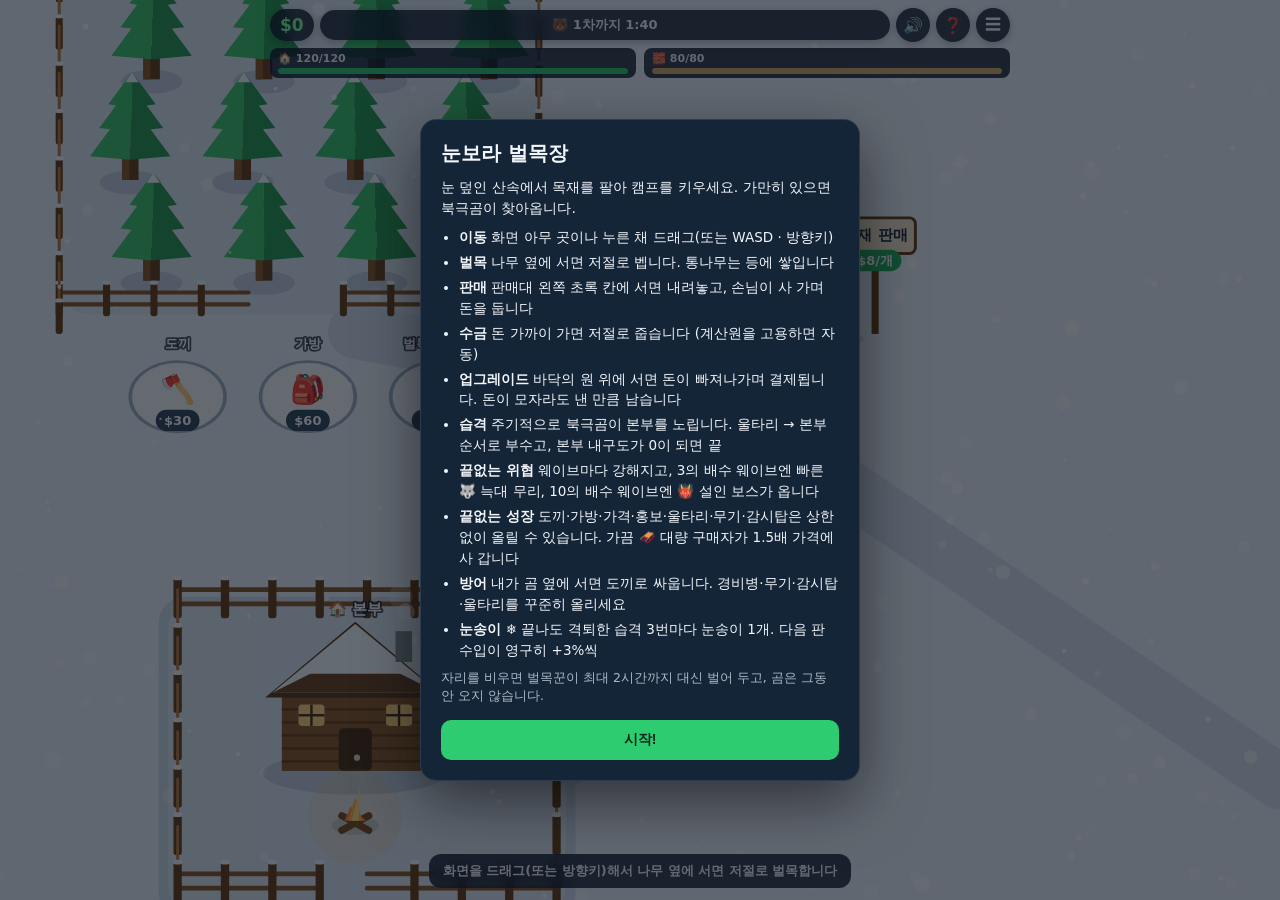
==== game/index.html @ 84c64f73 "눈보라 벌목장: 목재 타이쿤 + 북극곰 습격 방치형 게임 추가 game/ 폴더에 캔버스 기반 웹 게임을 추가한다. 나무를 베어 판매대에 올리면 손님이 사 가고, 번 돈은 바닥의 결" ====
<!doctype html>
<html lang="ko">
<head>
<meta charset="utf-8">
<meta name="viewport" content="width=device-width, initial-scale=1, viewport-fit=cover, maximum-scale=1, user-scalable=no">
<meta name="theme-color" content="#0f1b2d">
<meta name="apple-mobile-web-app-capable" content="yes">
<meta name="mobile-web-app-capable" content="yes">
<meta name="apple-mobile-web-app-status-bar-style" content="black-translucent">
<meta name="apple-mobile-web-app-title" content="눈보라 벌목장">
<meta name="description" content="목재를 팔아 캠프를 키우고 북극곰 습격을 막는 방치형 타이쿤 게임">
<title>눈보라 벌목장</title>
<link rel="manifest" href="./manifest.webmanifest">
<link rel="icon" href="./icons/icon-192.png">
<link rel="apple-touch-icon" href="./icons/apple-touch-icon.png">
<link rel="stylesheet" href="./game.css">
</head>
<body>
<div id="game">
  <canvas id="c"></canvas>
  <div id="hud">
    <div>
      <div class="top">
        <div class="pill money" id="money">$0</div>
        <div class="pill wave" id="wave"></div>
        <div class="buttons">
          <button class="icon-btn" id="btn-sound" aria-label="소리 켜기/끄기">🔊</button>
          <button class="icon-btn" id="btn-help" aria-label="도움말">❓</button>
          <button class="icon-btn" id="btn-menu" aria-label="메뉴">☰</button>
        </div>
      </div>
      <div class="bars">
        <div class="bar"><span id="hut-text">🏠</span><div class="track"><div class="fill" id="hut-bar"></div></div></div>
        <div class="bar"><span id="fence-text">🧱</span><div class="track"><div class="fill fence" id="fence-bar"></div></div></div>
      </div>
      <div class="bonus" id="bonus"></div>
      <div id="warn" hidden></div>
    </div>
    <div class="bottom"><div id="hint" hidden><span id="hint-text"></span></div></div>
  </div>
  <div id="modal-root"></div>
</div>
<script src="./config.js"></script>
<script src="./audio.js"></script>
<script src="./sim.js"></script>
<script src="./render.js"></script>
<script src="./main.js"></script>
</body>
</html>
---- game/game.css ----
/* 눈보라 벌목장 — 화면 위 UI. 게임 화면은 캔버스가 그린다. */
:root {
  --bg: #0f1b2d; --panel: rgba(16, 28, 46, 0.82); --fg: #f2f6fa; --dim: #aab8c8;
  --accent: #2ecc71; --danger: #e74c3c; --warn: #f1c40f; --card: #152538; --line: rgba(255,255,255,0.1);
  color-scheme: dark;
}
* { box-sizing: border-box; }
html, body { height: 100%; margin: 0; overflow: hidden; }
body { background: var(--bg); color: var(--fg); font-family: system-ui, -apple-system, "Apple SD Gothic Neo", "Noto Sans KR", "Malgun Gothic", sans-serif;
  -webkit-user-select: none; user-select: none; -webkit-tap-highlight-color: transparent; overscroll-behavior: none; }
#game { position: fixed; inset: 0; background: #e9f1f8; }
#c { display: block; width: 100%; height: 100%; touch-action: none; }

#hud { position: absolute; inset: 0; pointer-events: none; display: flex; flex-direction: column; justify-content: space-between; }
.top { display: flex; align-items: center; gap: 6px; padding: calc(env(safe-area-inset-top, 0px) + 8px) 10px 0; max-width: 760px; width: 100%; margin: 0 auto; }
.pill { background: var(--panel); color: var(--fg); border-radius: 999px; padding: 6px 10px; font-weight: 700; font-size: 14px;
  box-shadow: 0 2px 8px rgba(0,0,0,0.25); backdrop-filter: blur(6px); font-variant-numeric: tabular-nums; white-space: nowrap; }
.money { font-size: 17px; color: #7CFC9A; }
.wave { font-size: 13px; flex: 1; text-align: center; min-width: 0; overflow: hidden; text-overflow: ellipsis; }
.wave.warned { color: var(--warn); animation: blink 0.6s steps(2) infinite; }
.wave.active { color: #ff8a80; }
@keyframes blink { 50% { opacity: 0.45; } }
.buttons { display: flex; gap: 6px; }
.icon-btn { pointer-events: auto; background: var(--panel); color: var(--fg); border: 0; border-radius: 999px; width: 34px; height: 34px; font-size: 16px; cursor: pointer; box-shadow: 0 2px 8px rgba(0,0,0,0.25); }
.icon-btn:focus-visible { outline: 2px solid var(--accent); }
.bars { display: flex; gap: 8px; padding: 6px 10px 0; max-width: 760px; width: 100%; margin: 0 auto; }
.bar { flex: 1; background: var(--panel); border-radius: 8px; padding: 4px 8px; font-size: 11px; font-weight: 700; font-variant-numeric: tabular-nums; }
.track { height: 6px; border-radius: 3px; background: rgba(255,255,255,0.15); overflow: hidden; margin-top: 3px; }
.fill { height: 100%; width: 100%; background: var(--accent); border-radius: 3px; transition: width 0.2s; }
.fill.warn { background: var(--warn); } .fill.bad { background: var(--danger); } .fill.fence { background: #d9a86c; }
.bonus { padding: 6px 10px 0; max-width: 760px; width: 100%; margin: 0 auto; font-size: 11px; color: #cfe4ff; text-shadow: 0 1px 2px rgba(0,0,0,0.5); font-weight: 700; }
#warn { align-self: center; margin-top: 10px; background: rgba(192, 57, 43, 0.9); color: #fff; font-weight: 800; padding: 8px 16px; border-radius: 10px; font-size: 14px; animation: blink 0.5s steps(2) infinite; }
.bottom { padding: 0 10px calc(env(safe-area-inset-bottom, 0px) + 12px); display: flex; justify-content: center; }
#hint { background: var(--panel); color: var(--fg); border-radius: 12px; padding: 8px 14px; font-size: 13px; font-weight: 600; max-width: 480px; text-align: center; line-height: 1.4; backdrop-filter: blur(6px); }

.modal { position: fixed; inset: 0; background: rgba(5, 12, 22, 0.6); display: flex; align-items: center; justify-content: center; padding: 16px; pointer-events: auto; z-index: 10; }
.modal-card { background: var(--card); border: 1px solid var(--line); border-radius: 16px; padding: 20px; max-width: 440px; width: 100%; max-height: 90vh; overflow: auto; box-shadow: 0 20px 60px rgba(0,0,0,0.5); }
.modal-card h2 { margin: 0 0 10px; font-size: 20px; text-wrap: balance; }
.modal-card p { margin: 8px 0; line-height: 1.5; font-size: 14px; }
.modal-card ul { margin: 8px 0; padding-left: 18px; font-size: 13.5px; line-height: 1.55; }
.modal-card li { margin: 4px 0; }
.modal-card .dim { color: var(--dim); font-size: 12.5px; }
.stats { display: grid; grid-template-columns: 1fr 1fr; gap: 8px; margin: 12px 0; }
.stats div { background: rgba(255,255,255,0.06); border-radius: 10px; padding: 8px 10px; display: flex; flex-direction: column; gap: 2px; }
.stats span { font-size: 11px; color: var(--dim); } .stats b { font-size: 16px; font-variant-numeric: tabular-nums; }
.modal-actions { display: flex; flex-wrap: wrap; gap: 8px; margin-top: 14px; }
.btn { flex: 1 1 auto; border: 1px solid var(--line); background: rgba(255,255,255,0.08); color: var(--fg); border-radius: 10px; padding: 10px 14px; font-size: 14px; font-weight: 700; cursor: pointer; }
.btn.primary { background: var(--accent); color: #06291a; border-color: transparent; }
.btn.danger { color: #ff9f94; }
.btn:focus-visible { outline: 2px solid var(--accent); outline-offset: 2px; }
@media (prefers-reduced-motion: reduce) { .wave.warned, #warn { animation: none; } }
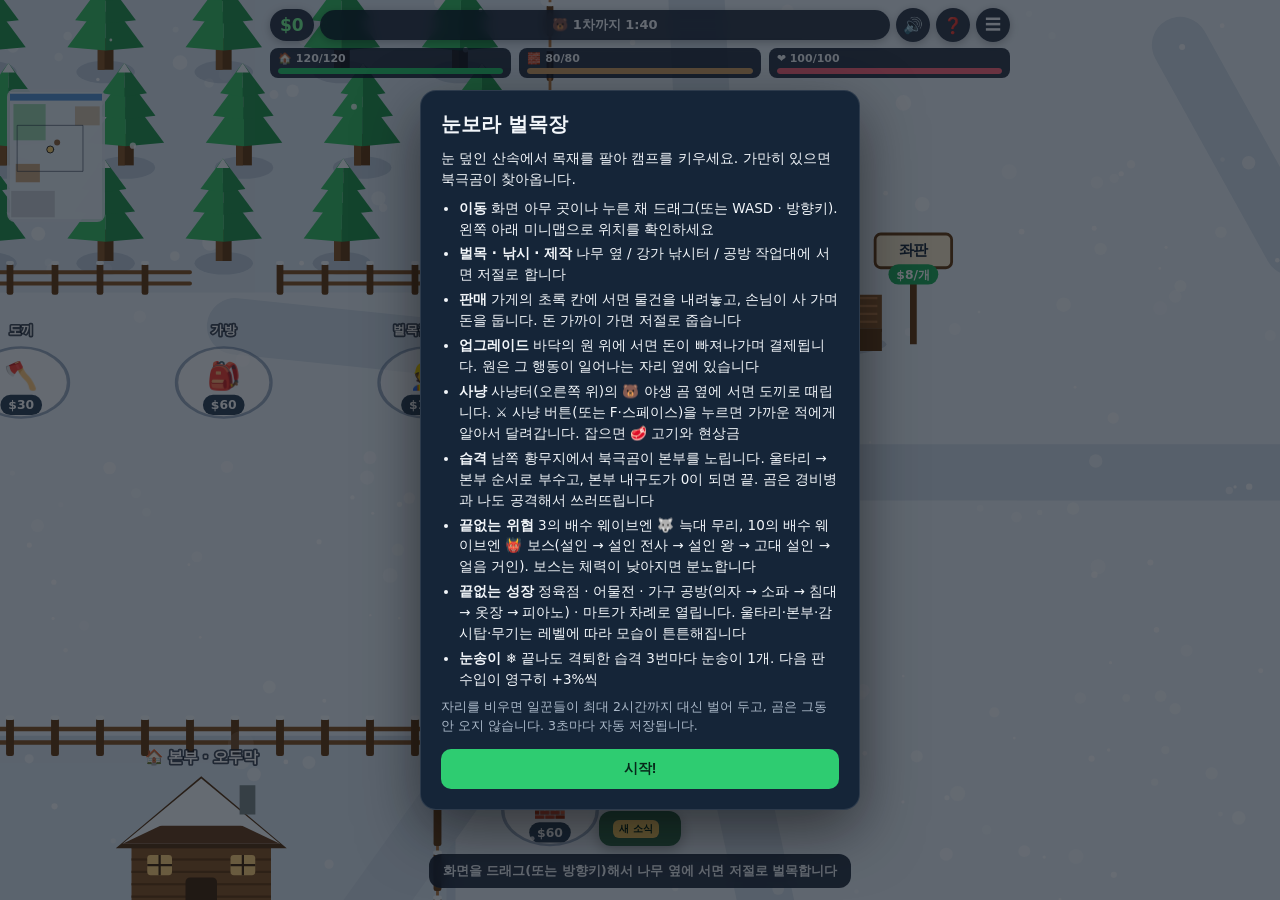
==== commit 8b12bc54: "눈보라 벌목장: 넓은 맵, 사냥·낚시·가구 공방·마트·마을, 전투 개편 - 월드를 1600×2200으로 넓히고 구역별로 배치. 결제 원은 행동이 일어나는   자리 옆에 두고 서로 " ====
--- a/game/index.html
+++ b/game/index.html
@@ -19,7 +19,7 @@
 <div id="game">
   <canvas id="c"></canvas>
   <div id="hud">
-    <div>
+    <div id="top-block">
       <div class="top">
         <div class="pill money" id="money">$0</div>
         <div class="pill wave" id="wave"></div>
@@ -32,11 +32,16 @@
       <div class="bars">
         <div class="bar"><span id="hut-text">🏠</span><div class="track"><div class="fill" id="hut-bar"></div></div></div>
         <div class="bar"><span id="fence-text">🧱</span><div class="track"><div class="fill fence" id="fence-bar"></div></div></div>
+        <div class="bar"><span id="hp-text">❤️</span><div class="track"><div class="fill hp" id="hp-bar"></div></div></div>
       </div>
       <div class="bonus" id="bonus"></div>
       <div id="warn" hidden></div>
     </div>
-    <div class="bottom"><div id="hint" hidden><span id="hint-text"></span></div></div>
+    <div class="bottom" id="bottom">
+      <div id="tip" hidden><span class="tip-badge">새 소식</span><span id="tip-text"></span></div>
+      <div id="hint" hidden><span id="hint-text"></span></div>
+      <button class="hunt-btn" id="btn-hunt" hidden>⚔️ 사냥</button>
+    </div>
   </div>
   <div id="modal-root"></div>
 </div>
--- a/game/game.css
+++ b/game/game.css
@@ -27,11 +27,16 @@
 .bar { flex: 1; background: var(--panel); border-radius: 8px; padding: 4px 8px; font-size: 11px; font-weight: 700; font-variant-numeric: tabular-nums; }
 .track { height: 6px; border-radius: 3px; background: rgba(255,255,255,0.15); overflow: hidden; margin-top: 3px; }
 .fill { height: 100%; width: 100%; background: var(--accent); border-radius: 3px; transition: width 0.2s; }
-.fill.warn { background: var(--warn); } .fill.bad { background: var(--danger); } .fill.fence { background: #d9a86c; }
+.fill.warn { background: var(--warn); } .fill.bad { background: var(--danger); } .fill.fence { background: #d9a86c; } .fill.hp { background: #ff6b81; }
 .bonus { padding: 6px 10px 0; max-width: 760px; width: 100%; margin: 0 auto; font-size: 11px; color: #cfe4ff; text-shadow: 0 1px 2px rgba(0,0,0,0.5); font-weight: 700; }
 #warn { align-self: center; margin-top: 10px; background: rgba(192, 57, 43, 0.9); color: #fff; font-weight: 800; padding: 8px 16px; border-radius: 10px; font-size: 14px; animation: blink 0.5s steps(2) infinite; }
-.bottom { padding: 0 10px calc(env(safe-area-inset-bottom, 0px) + 12px); display: flex; justify-content: center; }
+.bottom { padding: 0 10px calc(env(safe-area-inset-bottom, 0px) + 12px); display: flex; flex-direction: column; align-items: center; gap: 8px; }
 #hint { background: var(--panel); color: var(--fg); border-radius: 12px; padding: 8px 14px; font-size: 13px; font-weight: 600; max-width: 480px; text-align: center; line-height: 1.4; backdrop-filter: blur(6px); }
+#tip { pointer-events: auto; background: rgba(39, 96, 60, 0.92); color: #fff; border-radius: 12px; padding: 8px 14px; font-size: 13px; font-weight: 600; max-width: 480px; text-align: left; line-height: 1.4; display: flex; gap: 8px; align-items: flex-start; cursor: pointer; box-shadow: 0 4px 14px rgba(0,0,0,0.3); }
+.tip-badge { flex: none; background: #ffd166; color: #06291a; font-size: 10px; border-radius: 6px; padding: 2px 6px; margin-top: 1px; }
+.hunt-btn { pointer-events: auto; border: 0; border-radius: 999px; background: #e74c3c; color: #fff; font-weight: 800; font-size: 15px; padding: 12px 22px; cursor: pointer; box-shadow: 0 4px 14px rgba(0,0,0,0.35); align-self: flex-end; margin-right: 6px; }
+.hunt-btn.on { background: #f39c12; color: #1f2d3d; }
+.hunt-btn:focus-visible { outline: 2px solid #fff; }
 
 .modal { position: fixed; inset: 0; background: rgba(5, 12, 22, 0.6); display: flex; align-items: center; justify-content: center; padding: 16px; pointer-events: auto; z-index: 10; }
 .modal-card { background: var(--card); border: 1px solid var(--line); border-radius: 16px; padding: 20px; max-width: 440px; width: 100%; max-height: 90vh; overflow: auto; box-shadow: 0 20px 60px rgba(0,0,0,0.5); }
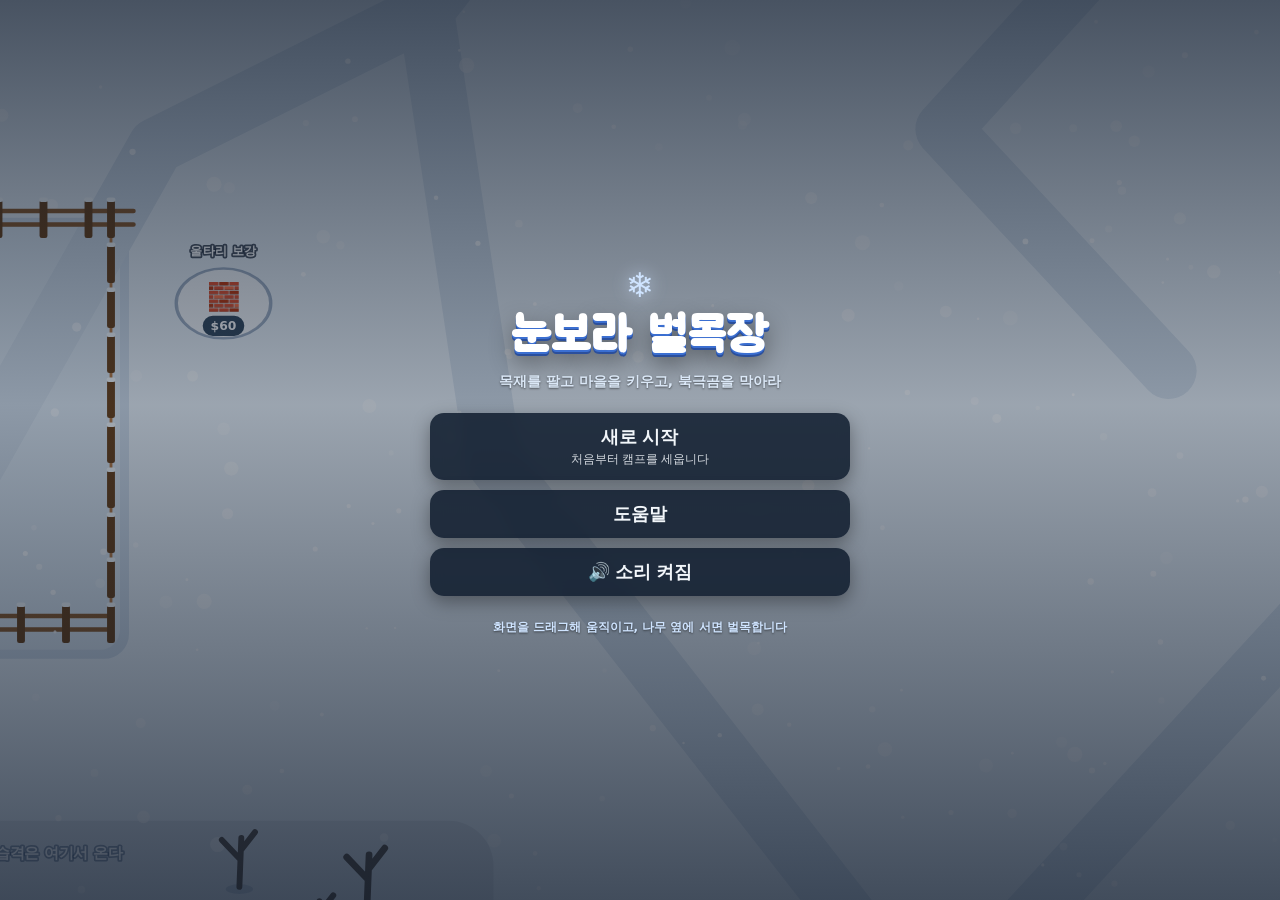
==== commit a8f94740: "눈보라 벌목장: 시작 화면, 부드러운 캐릭터 그림과 이동 - 시작 화면(이어서 하기 · 새로 시작 · 도움말 · 소리) 추가. 뒤에서는   마을을 카메라가 천천히 돌고, 게임 오버" ====
--- a/game/index.html
+++ b/game/index.html
@@ -13,6 +13,8 @@
 <link rel="manifest" href="./manifest.webmanifest">
 <link rel="icon" href="./icons/icon-192.png">
 <link rel="apple-touch-icon" href="./icons/apple-touch-icon.png">
+<link rel="preconnect" href="https://fonts.googleapis.com">
+<link rel="stylesheet" href="https://fonts.googleapis.com/css2?family=Jua&display=swap">
 <link rel="stylesheet" href="./game.css">
 </head>
 <body>
@@ -43,6 +45,18 @@
       <button class="hunt-btn" id="btn-hunt" hidden>⚔️ 사냥</button>
     </div>
   </div>
+  <div id="title" hidden>
+    <div class="title-card">
+      <div class="title-logo"><span class="title-snow">❄</span><h1>눈보라 벌목장</h1><p class="title-sub">목재를 팔고 마을을 키우고, 북극곰을 막아라</p></div>
+      <div class="title-buttons">
+        <button class="tbtn primary" id="t-continue" hidden><span class="tbtn-main">이어서 하기</span><span class="tbtn-sub" id="t-continue-sub"></span></button>
+        <button class="tbtn" id="t-new"><span class="tbtn-main">새로 시작</span><span class="tbtn-sub" id="t-new-sub">처음부터 캠프를 세웁니다</span></button>
+        <button class="tbtn" id="t-help"><span class="tbtn-main">도움말</span></button>
+        <button class="tbtn" id="t-sound"><span class="tbtn-main">🔊 소리 켜짐</span></button>
+      </div>
+      <div class="title-meta" id="t-meta"></div>
+    </div>
+  </div>
   <div id="modal-root"></div>
 </div>
 <script src="./config.js"></script>
--- a/game/game.css
+++ b/game/game.css
@@ -5,6 +5,7 @@
   color-scheme: dark;
 }
 * { box-sizing: border-box; }
+[hidden] { display: none !important; }
 html, body { height: 100%; margin: 0; overflow: hidden; }
 body { background: var(--bg); color: var(--fg); font-family: system-ui, -apple-system, "Apple SD Gothic Neo", "Noto Sans KR", "Malgun Gothic", sans-serif;
   -webkit-user-select: none; user-select: none; -webkit-tap-highlight-color: transparent; overscroll-behavior: none; }
@@ -54,3 +55,24 @@
 .btn.danger { color: #ff9f94; }
 .btn:focus-visible { outline: 2px solid var(--accent); outline-offset: 2px; }
 @media (prefers-reduced-motion: reduce) { .wave.warned, #warn { animation: none; } }
+
+/* 시작 화면 */
+#title { position: absolute; inset: 0; display: flex; align-items: center; justify-content: center; padding: 16px; pointer-events: auto; z-index: 5;
+  background: linear-gradient(180deg, rgba(10, 22, 40, 0.72) 0%, rgba(10, 22, 40, 0.35) 45%, rgba(10, 22, 40, 0.75) 100%); }
+.title-card { width: 100%; max-width: 420px; display: flex; flex-direction: column; gap: 22px; align-items: center; }
+.title-logo { text-align: center; }
+.title-snow { display: block; font-size: 34px; color: #cfe4ff; text-shadow: 0 0 18px rgba(207, 228, 255, 0.8); animation: spin 14s linear infinite; }
+.title-logo h1 { margin: 2px 0 6px; font-family: 'Jua', system-ui, -apple-system, "Apple SD Gothic Neo", "Noto Sans KR", sans-serif; font-size: 48px; letter-spacing: 1px; color: #fff;
+  text-shadow: 0 2px 0 #3b6fd1, 0 4px 0 #2b4f9c, 0 10px 24px rgba(0,0,0,0.45); text-wrap: balance; }
+.title-sub { margin: 0; color: #dbe8f7; font-size: 14px; font-weight: 600; text-shadow: 0 1px 2px rgba(0,0,0,0.5); }
+.title-buttons { width: 100%; display: flex; flex-direction: column; gap: 10px; }
+.tbtn { width: 100%; border: 0; border-radius: 14px; padding: 12px 18px; background: rgba(16, 28, 46, 0.86); color: var(--fg); cursor: pointer; display: flex; flex-direction: column; align-items: center; gap: 2px;
+  box-shadow: 0 6px 18px rgba(0,0,0,0.35); backdrop-filter: blur(6px); transition: transform 0.08s; }
+.tbtn:active { transform: scale(0.98); }
+.tbtn:focus-visible { outline: 2px solid #fff; }
+.tbtn.primary { background: var(--accent); color: #06291a; }
+.tbtn-main { font-size: 18px; font-weight: 800; }
+.tbtn-sub { font-size: 12px; opacity: 0.85; }
+.title-meta { color: #cfe4ff; font-size: 12px; font-weight: 700; text-shadow: 0 1px 2px rgba(0,0,0,0.5); text-align: center; line-height: 1.5; }
+@keyframes spin { to { transform: rotate(360deg); } }
+@media (prefers-reduced-motion: reduce) { .title-snow { animation: none; } }
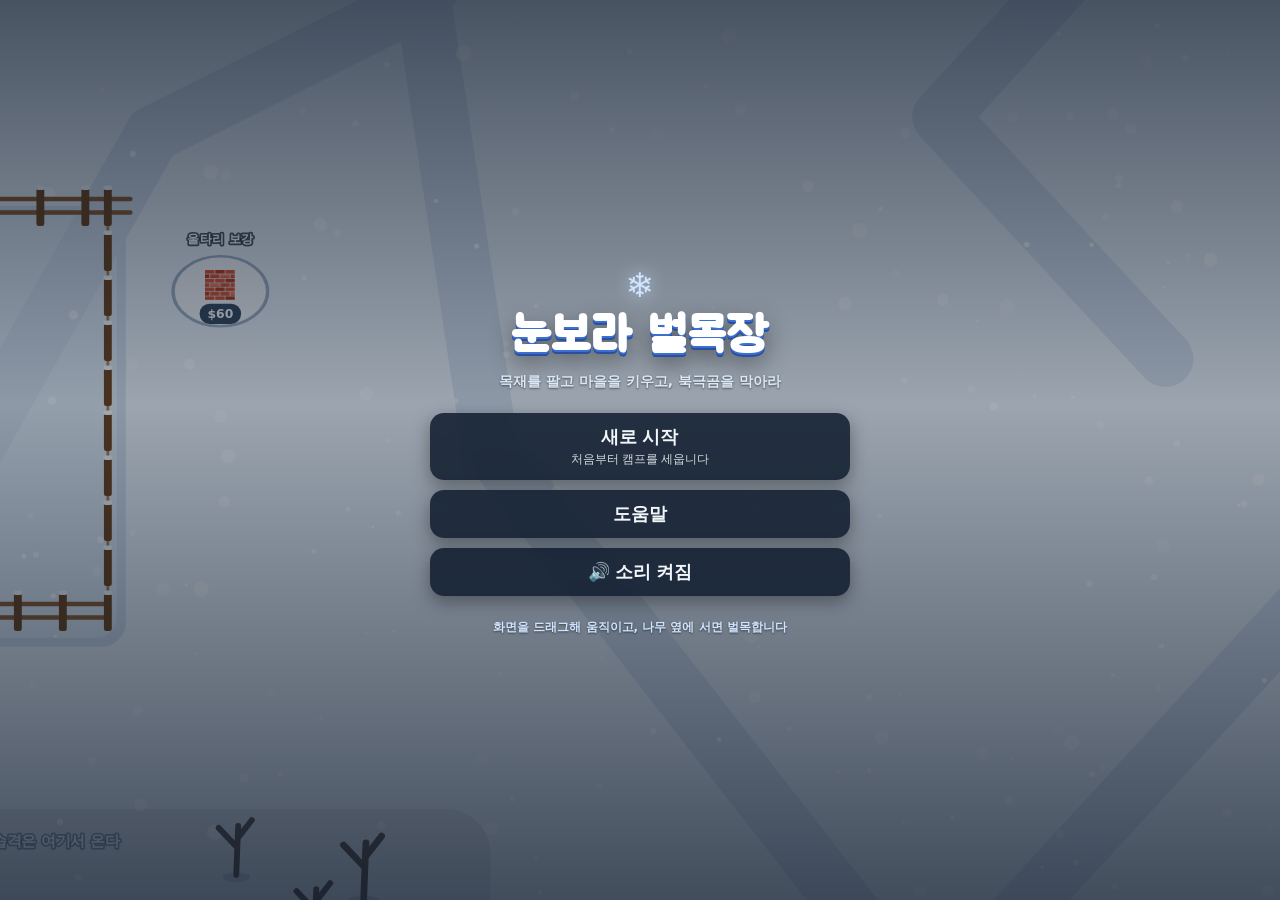
==== commit 8edaae0b: "눈보라 벌목장: 한 덩어리 실루엣 캐릭터, 이미지 스프라이트 로더 - 사람·곰·순록을 2단계(외곽선 깔기 → 채우기)로 그려 부위가 따로 노는   느낌 없이 실루엣 바깥에만 선이 " ====
--- a/game/index.html
+++ b/game/index.html
@@ -61,6 +61,7 @@
 </div>
 <script src="./config.js"></script>
 <script src="./audio.js"></script>
+<script src="./sprites.js"></script>
 <script src="./sim.js"></script>
 <script src="./render.js"></script>
 <script src="./main.js"></script>
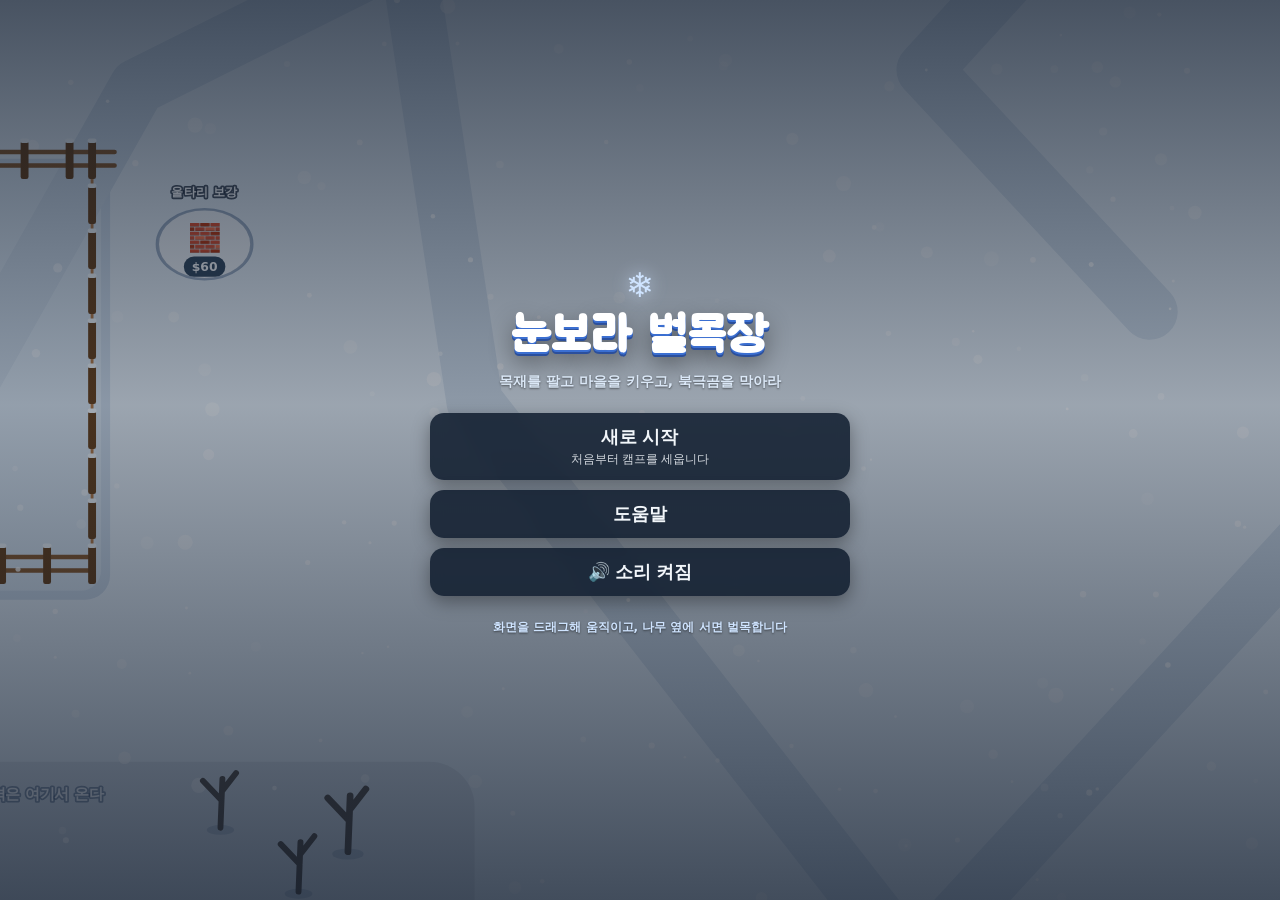
==== commit 7c28cef4: "눈보라 벌목장: 수급 현황(📊)과 수급 알림, 수거꾼이 모자란 물건부터 나르게 - 품목별 생산·소비를 최근 2분 기준으로 기록해 📊 수급 현황 창에서 생산/분·소비/분·   가게 " ====
--- a/game/index.html
+++ b/game/index.html
@@ -27,6 +27,7 @@
         <div class="pill wave" id="wave"></div>
         <div class="buttons">
           <button class="icon-btn" id="btn-sound" aria-label="소리 켜기/끄기">🔊</button>
+          <button class="icon-btn" id="btn-supply" aria-label="수급 현황">📊</button>
           <button class="icon-btn" id="btn-help" aria-label="도움말">❓</button>
           <button class="icon-btn" id="btn-menu" aria-label="메뉴">☰</button>
         </div>
--- a/game/game.css
+++ b/game/game.css
@@ -24,6 +24,7 @@
 .buttons { display: flex; gap: 6px; }
 .icon-btn { pointer-events: auto; background: var(--panel); color: var(--fg); border: 0; border-radius: 999px; width: 34px; height: 34px; font-size: 16px; cursor: pointer; box-shadow: 0 2px 8px rgba(0,0,0,0.25); }
 .icon-btn:focus-visible { outline: 2px solid var(--accent); }
+@media (max-width: 430px) { .icon-btn { width: 30px; height: 30px; font-size: 14px; } .buttons { gap: 4px; } .pill.money { padding: 6px 8px; } .wave { font-size: 12px; } }
 .bars { display: flex; gap: 8px; padding: 6px 10px 0; max-width: 760px; width: 100%; margin: 0 auto; }
 .bar { flex: 1; background: var(--panel); border-radius: 8px; padding: 4px 8px; font-size: 11px; font-weight: 700; font-variant-numeric: tabular-nums; }
 .track { height: 6px; border-radius: 3px; background: rgba(255,255,255,0.15); overflow: hidden; margin-top: 3px; }
@@ -43,6 +44,9 @@
 .modal-card { background: var(--card); border: 1px solid var(--line); border-radius: 16px; padding: 20px; max-width: 440px; width: 100%; max-height: 90vh; overflow: auto; box-shadow: 0 20px 60px rgba(0,0,0,0.5); }
 .modal-card h2 { margin: 0 0 10px; font-size: 20px; text-wrap: balance; }
 .modal-card p { margin: 8px 0; line-height: 1.5; font-size: 14px; }
+.supply { width: 100%; border-collapse: collapse; font-size: 12px; margin-top: 6px; }
+.supply th, .supply td { padding: 5px 6px; border-bottom: 1px solid var(--line); text-align: left; vertical-align: top; }
+.supply th { color: var(--dim); font-weight: 600; }
 .modal-card ul { margin: 8px 0; padding-left: 18px; font-size: 13.5px; line-height: 1.55; }
 .modal-card li { margin: 4px 0; }
 .modal-card .dim { color: var(--dim); font-size: 12.5px; }
